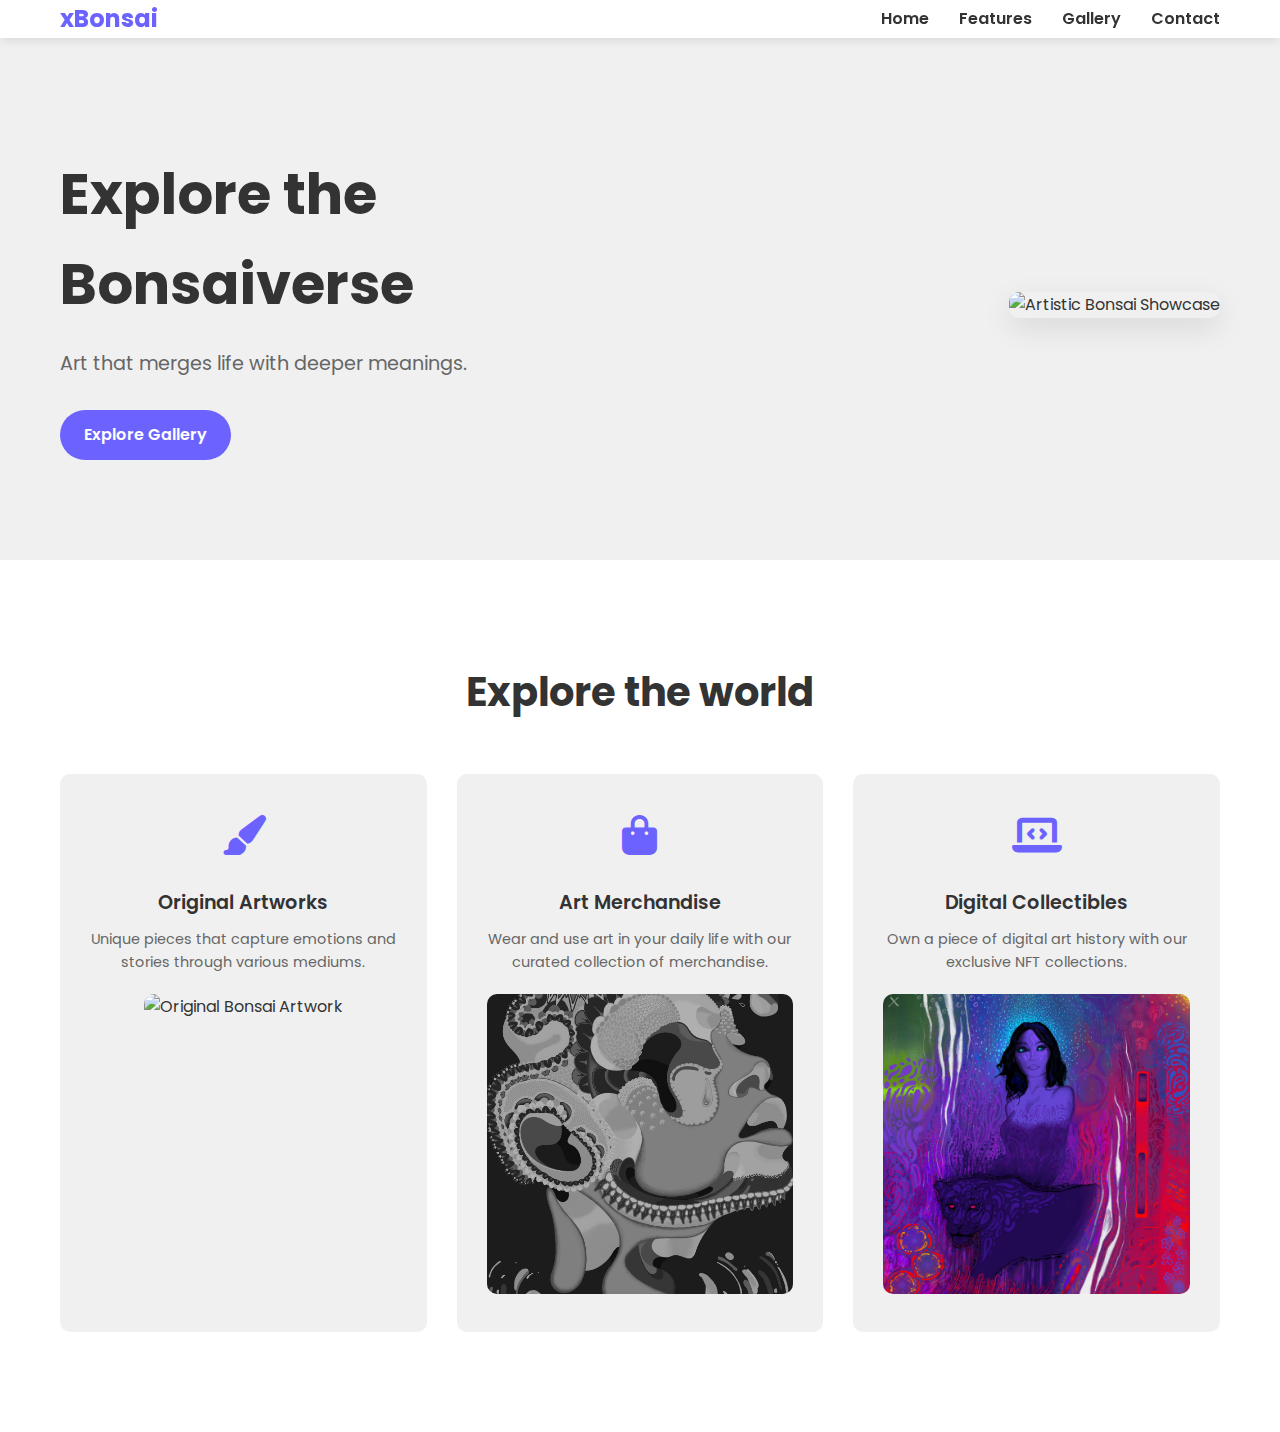
==== index.html @ 1046ab8e "Rename HTMLPage1.html to index.html" ====
﻿<!DOCTYPE html>
<html lang="en">
<head>
    <meta charset="UTF-8">
    <meta name="viewport" content="width=device-width, initial-scale=1.0">
    <title>Artist Portfolio | Modern & Creative</title>
    <link href="https://cdnjs.cloudflare.com/ajax/libs/font-awesome/6.4.0/css/all.min.css" rel="stylesheet">
    <link rel="stylesheet" href="StyleSheet1.css">
</head>
<body>
    <header>
        <nav class="container">
            <div class="logo">xBonsai</div>
            <div class="nav-links">
                <a href="#home">Home</a>
                <a href="#features">Features</a>
                <a href="gallery.html">Gallery</a>  <!-- This line has been updated -->
                <a href="#contact">Contact</a>
            </div>
        </nav>
    </header>

    <main>
        <section id="home" class="hero">
            <div class="container hero-content">
                <div class="hero-text">
                    <h1>Explore the Bonsaiverse</h1>
                    <p>Art that merges life with deeper meanings.</p>
                    <a href="gallery.html" class="cta-button">Explore Gallery</a>  <!-- This line has been updated -->
                </div>
                <div class="hero-image">
                    <img src="images/1.jpeg" alt="Artistic Bonsai Showcase">
                </div>
            </div>
        </section>

        <section id="features" class="features">
            <div class="container">
                <h2 class="section-title">Explore the world</h2>
                <div class="features-grid">
                    <div class="feature-item">
                        <div class="feature-icon">
                            <i class="fas fa-paint-brush"></i>
                        </div>
                        <h3 class="feature-title">Original Artworks</h3>
                        <p class="feature-description">Unique pieces that capture emotions and stories through various mediums.</p>
                        <img src="images/2.jpg" alt="Original Bonsai Artwork" class="feature-image">
                    </div>
                    <div class="feature-item">
                        <div class="feature-icon">
                            <i class="fas fa-shopping-bag"></i>
                        </div>
                        <h3 class="feature-title">Art Merchandise</h3>
                        <p class="feature-description">Wear and use art in your daily life with our curated collection of merchandise.</p>
                        <img src="images/3.jpeg" alt="Bonsai Themed Merchandise" class="feature-image">
                    </div>
                    <div class="feature-item">
                        <div class="feature-icon">
                            <i class="fas fa-laptop-code"></i>
                        </div>
                        <h3 class="feature-title">Digital Collectibles</h3>
                        <p class="feature-description">Own a piece of digital art history with our exclusive NFT collections.</p>
                        <img src="images/4.jpeg" alt="Digital Bonsai Collectible" class="feature-image">
                    </div>
                </div>
            </div>
        </section>

        <!-- The gallery section has been removed as it's now on a separate page -->

    </main>

    <script src="https://cdnjs.cloudflare.com/ajax/libs/font-awesome/6.4.0/js/all.min.js"></script>
</body>
</html>
---- StyleSheet1.css ----
﻿@import url('https://fonts.googleapis.com/css2?family=Poppins:wght@300;400;600;700&display=swap');

:root {
    --primary-color: #6C63FF;
    --secondary-color: #F0F0F0;
    --text-color: #333333;
    --light-text-color: #666666;
    --background-color: #FFFFFF;
}

* {
    margin: 0;
    padding: 0;
    box-sizing: border-box;
}

body {
    font-family: 'Poppins', sans-serif;
    line-height: 1.6;
    color: var(--text-color);
    background-color: var(--background-color);
}

.container {
    max-width: 1200px;
    margin: 0 auto;
    padding: 0 20px;
}

header {
    background-color: var(--background-color);
    box-shadow: 0 2px 10px rgba(0,0,0,0.1);
    position: fixed;
    width: 100%;
    z-index: 1000;
}

nav {
    display: flex;
    justify-content: space-between;
    align-items: center;
    padding: 20px 0;
}

.logo {
    font-size: 1.5rem;
    font-weight: 700;
    color: var(--primary-color);
}

.nav-links {
    display: flex;
    gap: 30px;
}

    .nav-links a {
        text-decoration: none;
        color: var(--text-color);
        font-weight: 600;
        transition: color 0.3s ease;
    }

        .nav-links a:hover {
            color: var(--primary-color);
        }

.hero {
    padding: 150px 0 100px;
    background-color: var(--secondary-color);
    position: relative;
    overflow: hidden;
}

.hero-content {
    display: flex;
    align-items: center;
    justify-content: space-between;
}

.hero-text {
    flex: 1;
    max-width: 500px;
}

.hero h1 {
    font-size: 3.5rem;
    font-weight: 700;
    margin-bottom: 20px;
    color: var(--text-color);
}

.hero p {
    font-size: 1.2rem;
    margin-bottom: 30px;
    color: var(--light-text-color);
}

.cta-button {
    display: inline-block;
    background-color: var(--primary-color);
    color: #fff;
    padding: 12px 24px;
    border-radius: 30px;
    text-decoration: none;
    font-weight: 600;
    transition: transform 0.3s ease, box-shadow 0.3s ease;
}

    .cta-button:hover {
        transform: translateY(-3px);
        box-shadow: 0 4px 15px rgba(108, 99, 255, 0.3);
    }

.hero-image {
    flex: 1;
    text-align: right;
}

    .hero-image img {
        max-width: 100%;
        height: auto;
        border-radius: 10px;
        box-shadow: 0 10px 30px rgba(0,0,0,0.1);
        object-fit: cover;
        aspect-ratio: 1 / 1; /* For image 1: 4096x4096 */
    }

.features {
    padding: 100px 0;
    background-color: var(--background-color);
}

.section-title {
    font-size: 2.5rem;
    text-align: center;
    margin-bottom: 50px;
    color: var(--text-color);
}

.features-grid {
    display: grid;
    grid-template-columns: repeat(auto-fit, minmax(250px, 1fr));
    gap: 30px;
}

.feature-item {
    text-align: center;
    padding: 30px;
    background-color: var(--secondary-color);
    border-radius: 10px;
    transition: transform 0.3s ease, box-shadow 0.3s ease;
}

    .feature-item:hover {
        transform: translateY(-10px);
        box-shadow: 0 10px 30px rgba(0,0,0,0.1);
    }

.feature-icon {
    font-size: 2.5rem;
    color: var(--primary-color);
    margin-bottom: 20px;
}

.feature-title {
    font-size: 1.2rem;
    font-weight: 600;
    margin-bottom: 10px;
    color: var(--text-color);
}

.feature-description {
    font-size: 0.9rem;
    color: var(--light-text-color);
}

.feature-image {
    width: 100%;
    max-height: 300px;
    object-fit: cover;
    margin-top: 20px;
    border-radius: 10px;
}

.feature-item:nth-child(1) .feature-image {
    aspect-ratio: 1 / 1; /* For image 2: 4096x4096 */
}

.feature-item:nth-child(2) .feature-image {
    aspect-ratio: 4 / 5; /* For image 3: 2404x3000 */
}

.feature-item:nth-child(3) .feature-image {
    aspect-ratio: 1 / 1; /* For image 4: 3000x3000 */
}

.gallery {
    padding: 100px 0;
    background-color: var(--secondary-color);
}

.gallery-grid {
    display: grid;
    grid-template-columns: repeat(auto-fit, minmax(250px, 1fr));
    gap: 20px;
}

.gallery-image {
    width: 100%;
    height: 300px;
    object-fit: cover;
    border-radius: 10px;
    transition: transform 0.3s ease, box-shadow 0.3s ease;
}

    .gallery-image:hover {
        transform: scale(1.05);
        box-shadow: 0 10px 30px rgba(0,0,0,0.2);
    }

    .gallery-image:nth-child(1) {
        aspect-ratio: 3 / 4; /* For image 5: 2250x3000 */
    }

    .gallery-image:nth-child(2) {
        aspect-ratio: 4 / 5; /* For image 6: 2400x3000 */
    }

    .gallery-image:nth-child(3) {
        aspect-ratio: 2155 / 3000; /* For image 7: 2155x3000 */
    }

    .gallery-image:nth-child(4) {
        aspect-ratio: 4 / 5; /* For image 8: 4000x5000 */
    }

@media (max-width: 768px) {
    .hero-content {
        flex-direction: column;
        text-align: center;
    }

    .hero-text {
        margin-bottom: 50px;
    }

    .hero h1 {
        font-size: 2.5rem;
    }

    .features-grid {
        grid-template-columns: 1fr;
    }

    .hero-image img,
    .feature-image,
    .gallery-image {
        max-height: 200px;
    }

    .gallery-grid {
        grid-template-columns: repeat(auto-fit, minmax(150px, 1fr));
    }
}
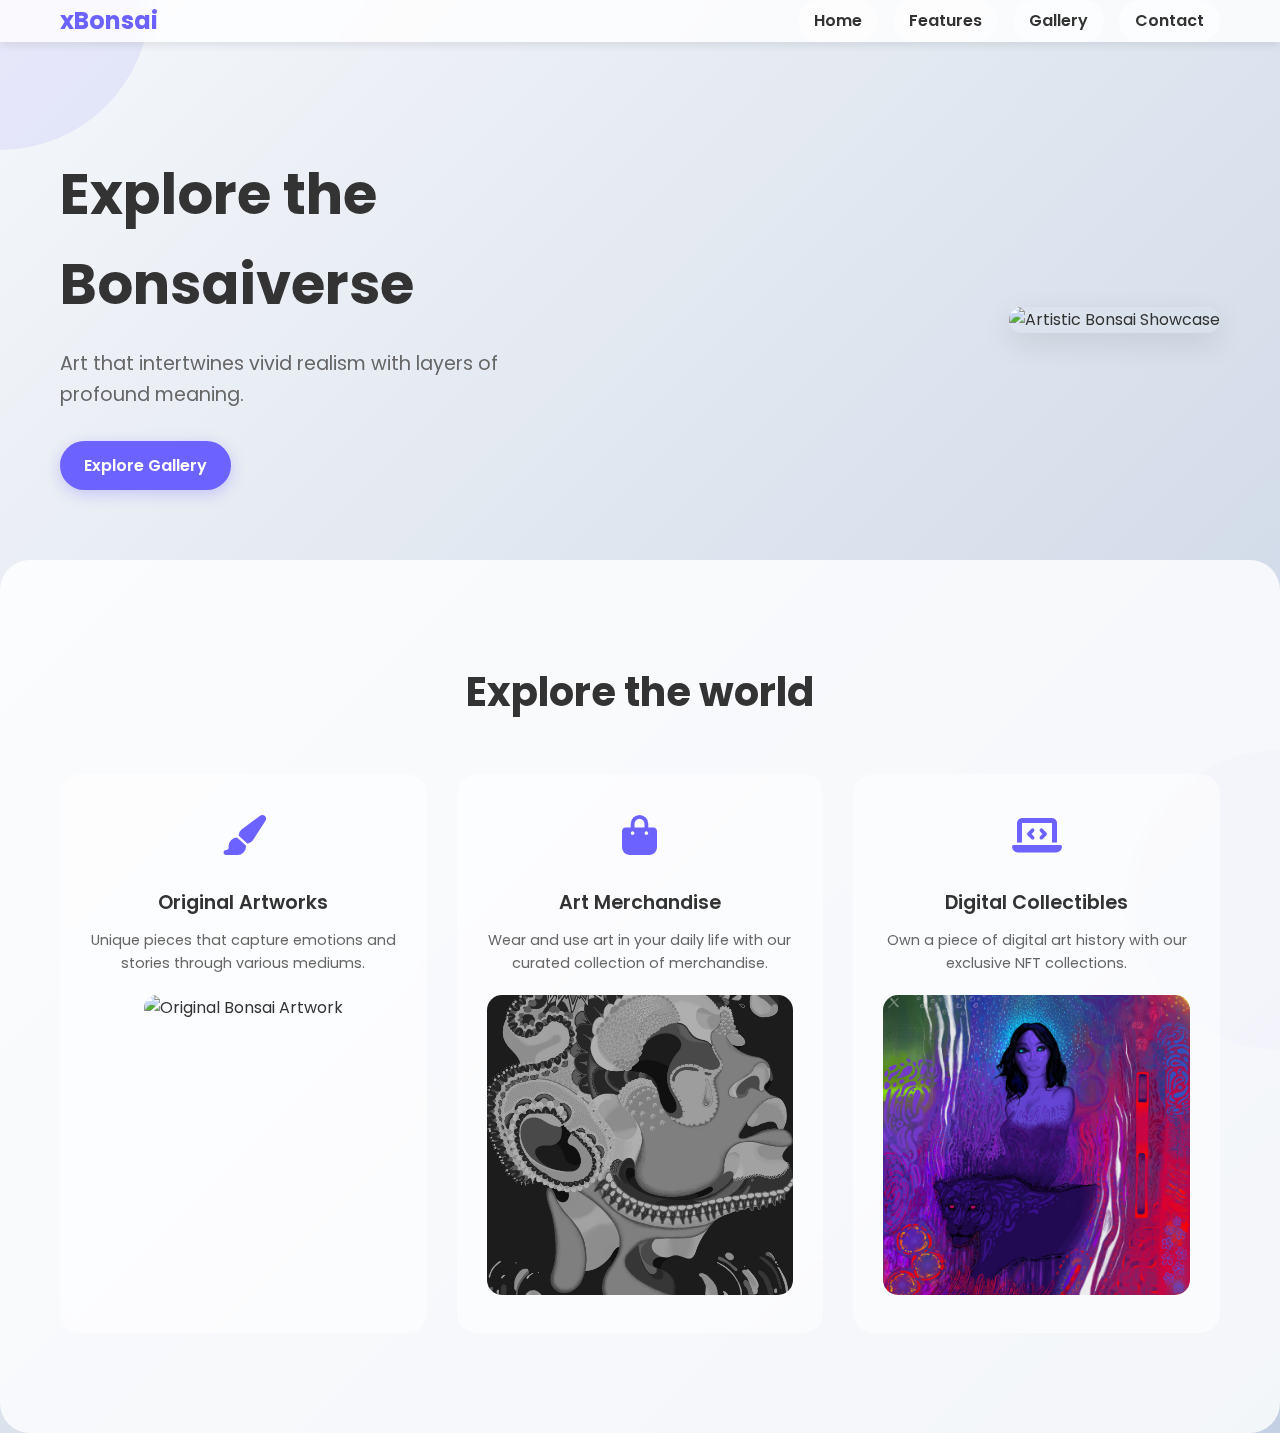
==== commit 038a8416: "Update index.html" ====
--- a/index.html
+++ b/index.html
@@ -1,21 +1,24 @@
-﻿<!DOCTYPE html>
+<!DOCTYPE html>
 <html lang="en">
 <head>
     <meta charset="UTF-8">
     <meta name="viewport" content="width=device-width, initial-scale=1.0">
-    <title>Artist Portfolio | Modern & Creative</title>
+    <title>xBonsai | Modern & Creative</title>
     <link href="https://cdnjs.cloudflare.com/ajax/libs/font-awesome/6.4.0/css/all.min.css" rel="stylesheet">
     <link rel="stylesheet" href="StyleSheet1.css">
 </head>
 <body>
+    <div class="geometric-accent top-left"></div>
+    <div class="geometric-accent bottom-right"></div>
+    
     <header>
         <nav class="container">
             <div class="logo">xBonsai</div>
             <div class="nav-links">
-                <a href="#home">Home</a>
-                <a href="#features">Features</a>
-                <a href="gallery.html">Gallery</a>  <!-- This line has been updated -->
-                <a href="#contact">Contact</a>
+                <a href="#home" class="pill-button">Home</a>
+                <a href="#features" class="pill-button">Features</a>
+                <a href="gallery.html" class="pill-button">Gallery</a>
+                <a href="#contact" class="pill-button">Contact</a>
             </div>
         </nav>
     </header>
@@ -25,8 +28,8 @@
             <div class="container hero-content">
                 <div class="hero-text">
                     <h1>Explore the Bonsaiverse</h1>
-                    <p>Art that merges life with deeper meanings.</p>
-                    <a href="gallery.html" class="cta-button">Explore Gallery</a>  <!-- This line has been updated -->
+                    <p>Art that intertwines vivid realism with layers of profound meaning.</p>
+                    <a href="gallery.html" class="cta-button">Explore Gallery</a>
                 </div>
                 <div class="hero-image">
                     <img src="images/1.jpeg" alt="Artistic Bonsai Showcase">
@@ -65,9 +68,6 @@
                 </div>
             </div>
         </section>
-
-        <!-- The gallery section has been removed as it's now on a separate page -->
-
     </main>
 
     <script src="https://cdnjs.cloudflare.com/ajax/libs/font-awesome/6.4.0/js/all.min.js"></script>
--- a/StyleSheet1.css
+++ b/StyleSheet1.css
@@ -1,4 +1,4 @@
-﻿@import url('https://fonts.googleapis.com/css2?family=Poppins:wght@300;400;600;700&display=swap');
+@import url('https://fonts.googleapis.com/css2?family=Poppins:wght@300;400;600;700&display=swap');
 
 :root {
     --primary-color: #6C63FF;
@@ -6,6 +6,7 @@
     --text-color: #333333;
     --light-text-color: #666666;
     --background-color: #FFFFFF;
+    --accent-color: #FF6B6B;
 }
 
 * {
@@ -18,7 +19,8 @@
     font-family: 'Poppins', sans-serif;
     line-height: 1.6;
     color: var(--text-color);
-    background-color: var(--background-color);
+    background: linear-gradient(135deg, #f5f7fa 0%, #c3cfe2 100%);
+    min-height: 100vh;
 }
 
 .container {
@@ -28,7 +30,8 @@
 }
 
 header {
-    background-color: var(--background-color);
+    background-color: rgba(255, 255, 255, 0.8);
+    backdrop-filter: blur(10px);
     box-shadow: 0 2px 10px rgba(0,0,0,0.1);
     position: fixed;
     width: 100%;
@@ -50,23 +53,27 @@
 
 .nav-links {
     display: flex;
-    gap: 30px;
-}
-
-    .nav-links a {
-        text-decoration: none;
-        color: var(--text-color);
-        font-weight: 600;
-        transition: color 0.3s ease;
-    }
-
-        .nav-links a:hover {
-            color: var(--primary-color);
-        }
+    gap: 15px;
+}
+
+.pill-button {
+    text-decoration: none;
+    color: var(--text-color);
+    font-weight: 600;
+    padding: 8px 16px;
+    border-radius: 50px;
+    transition: all 0.3s ease;
+    background-color: rgba(255, 255, 255, 0.5);
+}
+
+.pill-button:hover {
+    color: var(--primary-color);
+    background-color: rgba(108, 99, 255, 0.1);
+    transform: translateY(-2px);
+}
 
 .hero {
     padding: 150px 0 100px;
-    background-color: var(--secondary-color);
     position: relative;
     overflow: hidden;
 }
@@ -100,34 +107,37 @@
     background-color: var(--primary-color);
     color: #fff;
     padding: 12px 24px;
-    border-radius: 30px;
+    border-radius: 50px;
     text-decoration: none;
     font-weight: 600;
-    transition: transform 0.3s ease, box-shadow 0.3s ease;
-}
-
-    .cta-button:hover {
-        transform: translateY(-3px);
-        box-shadow: 0 4px 15px rgba(108, 99, 255, 0.3);
-    }
+    transition: all 0.3s ease;
+    box-shadow: 0 4px 15px rgba(108, 99, 255, 0.3);
+}
+
+.cta-button:hover {
+    transform: translateY(-3px);
+    box-shadow: 0 6px 20px rgba(108, 99, 255, 0.4);
+}
 
 .hero-image {
     flex: 1;
     text-align: right;
 }
 
-    .hero-image img {
-        max-width: 100%;
-        height: auto;
-        border-radius: 10px;
-        box-shadow: 0 10px 30px rgba(0,0,0,0.1);
-        object-fit: cover;
-        aspect-ratio: 1 / 1; /* For image 1: 4096x4096 */
-    }
+.hero-image img {
+    max-width: 100%;
+    height: auto;
+    border-radius: 20px;
+    box-shadow: 0 10px 30px rgba(0,0,0,0.1);
+    object-fit: cover;
+    aspect-ratio: 1 / 1;
+}
 
 .features {
     padding: 100px 0;
-    background-color: var(--background-color);
+    background-color: rgba(255, 255, 255, 0.8);
+    border-radius: 30px;
+    margin-top: -30px;
 }
 
 .section-title {
@@ -146,15 +156,16 @@
 .feature-item {
     text-align: center;
     padding: 30px;
-    background-color: var(--secondary-color);
-    border-radius: 10px;
-    transition: transform 0.3s ease, box-shadow 0.3s ease;
-}
-
-    .feature-item:hover {
-        transform: translateY(-10px);
-        box-shadow: 0 10px 30px rgba(0,0,0,0.1);
-    }
+    background-color: rgba(255, 255, 255, 0.5);
+    border-radius: 20px;
+    transition: all 0.3s ease;
+    backdrop-filter: blur(5px);
+}
+
+.feature-item:hover {
+    transform: translateY(-10px);
+    box-shadow: 0 10px 30px rgba(0,0,0,0.1);
+}
 
 .feature-icon {
     font-size: 2.5rem;
@@ -179,60 +190,32 @@
     max-height: 300px;
     object-fit: cover;
     margin-top: 20px;
-    border-radius: 10px;
-}
-
-.feature-item:nth-child(1) .feature-image {
-    aspect-ratio: 1 / 1; /* For image 2: 4096x4096 */
-}
-
-.feature-item:nth-child(2) .feature-image {
-    aspect-ratio: 4 / 5; /* For image 3: 2404x3000 */
-}
-
-.feature-item:nth-child(3) .feature-image {
-    aspect-ratio: 1 / 1; /* For image 4: 3000x3000 */
-}
-
-.gallery {
-    padding: 100px 0;
-    background-color: var(--secondary-color);
-}
-
-.gallery-grid {
-    display: grid;
-    grid-template-columns: repeat(auto-fit, minmax(250px, 1fr));
-    gap: 20px;
-}
-
-.gallery-image {
-    width: 100%;
+    border-radius: 15px;
+    transition: all 0.3s ease;
+}
+
+.feature-item:hover .feature-image {
+    transform: scale(1.05);
+}
+
+.geometric-accent {
+    position: fixed;
+    width: 300px;
     height: 300px;
-    object-fit: cover;
-    border-radius: 10px;
-    transition: transform 0.3s ease, box-shadow 0.3s ease;
-}
-
-    .gallery-image:hover {
-        transform: scale(1.05);
-        box-shadow: 0 10px 30px rgba(0,0,0,0.2);
-    }
-
-    .gallery-image:nth-child(1) {
-        aspect-ratio: 3 / 4; /* For image 5: 2250x3000 */
-    }
-
-    .gallery-image:nth-child(2) {
-        aspect-ratio: 4 / 5; /* For image 6: 2400x3000 */
-    }
-
-    .gallery-image:nth-child(3) {
-        aspect-ratio: 2155 / 3000; /* For image 7: 2155x3000 */
-    }
-
-    .gallery-image:nth-child(4) {
-        aspect-ratio: 4 / 5; /* For image 8: 4000x5000 */
-    }
+    background-color: rgba(108, 99, 255, 0.1);
+    border-radius: 50%;
+    z-index: -1;
+}
+
+.top-left {
+    top: -150px;
+    left: -150px;
+}
+
+.bottom-right {
+    bottom: -150px;
+    right: -150px;
+}
 
 @media (max-width: 768px) {
     .hero-content {
@@ -253,12 +236,22 @@
     }
 
     .hero-image img,
-    .feature-image,
-    .gallery-image {
+    .feature-image {
         max-height: 200px;
     }
 
-    .gallery-grid {
-        grid-template-columns: repeat(auto-fit, minmax(150px, 1fr));
-    }
-}
+    .geometric-accent {
+        width: 200px;
+        height: 200px;
+    }
+
+    .top-left {
+        top: -100px;
+        left: -100px;
+    }
+
+    .bottom-right {
+        bottom: -100px;
+        right: -100px;
+    }
+}
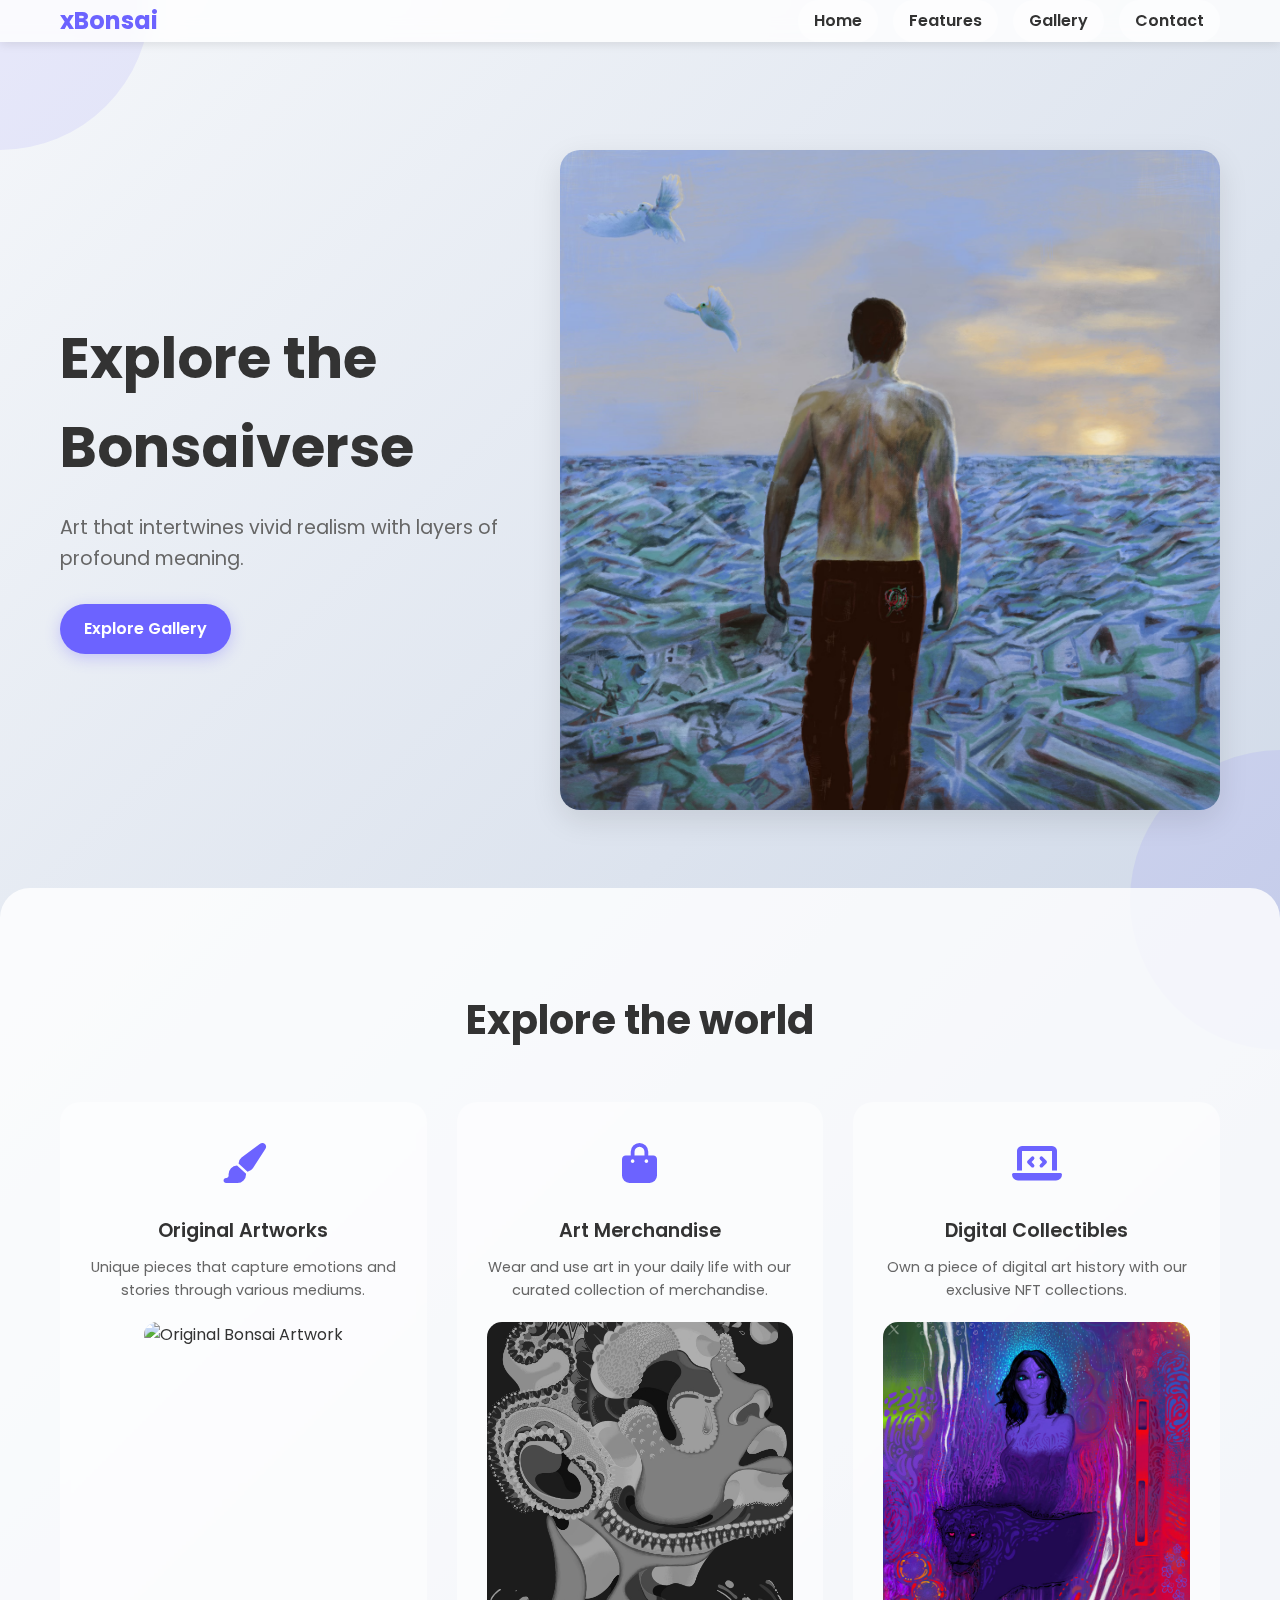
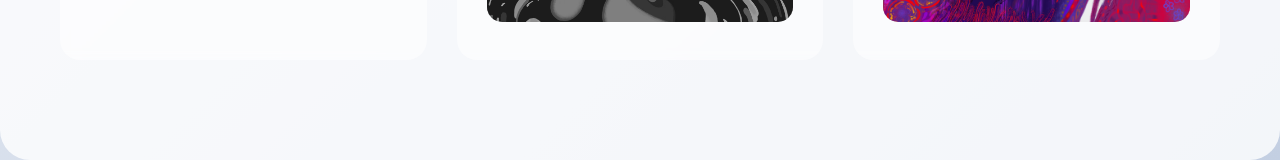
==== commit 351985ad: "Update index.html" ====
--- a/index.html
+++ b/index.html
@@ -32,7 +32,7 @@
                     <a href="gallery.html" class="cta-button">Explore Gallery</a>
                 </div>
                 <div class="hero-image">
-                    <img src="images/1.jpeg" alt="Artistic Bonsai Showcase">
+                    <img src="images/9.jpg" alt="Artistic Bonsai Showcase">
                 </div>
             </div>
         </section>
